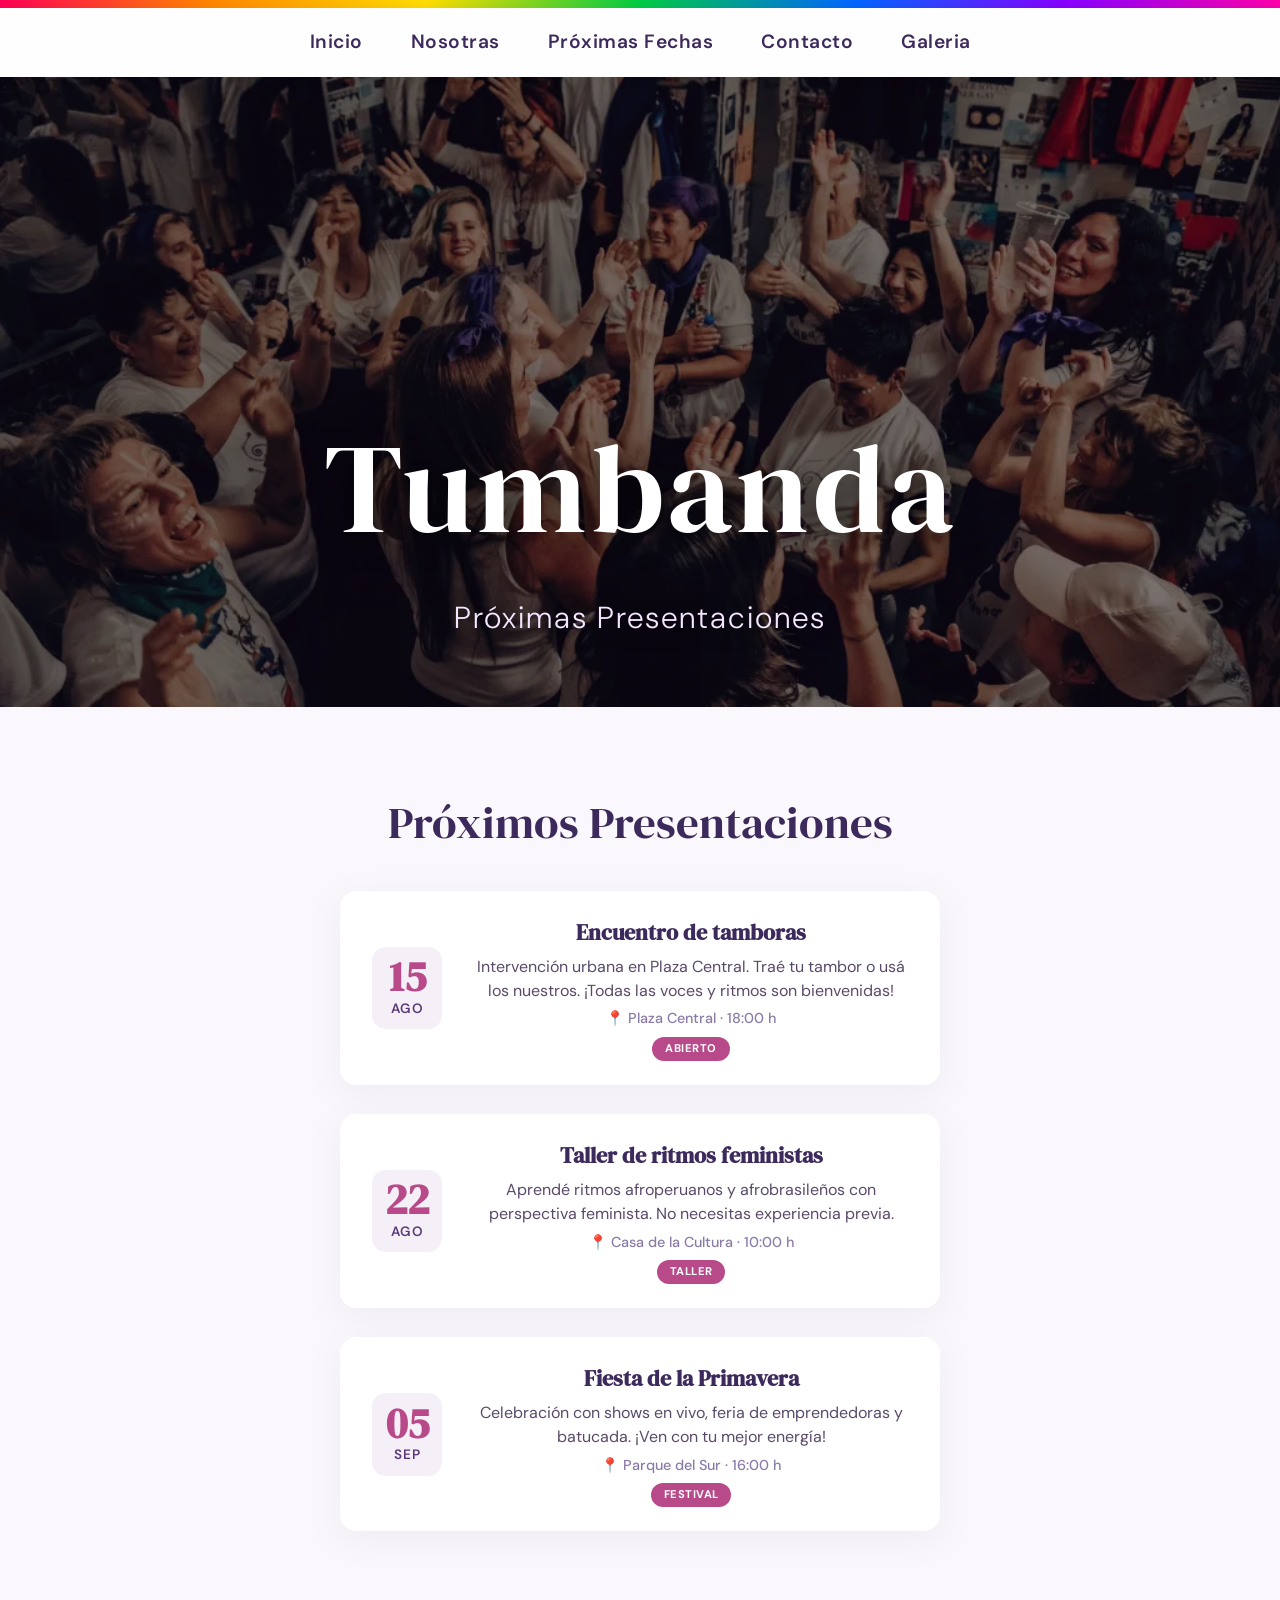
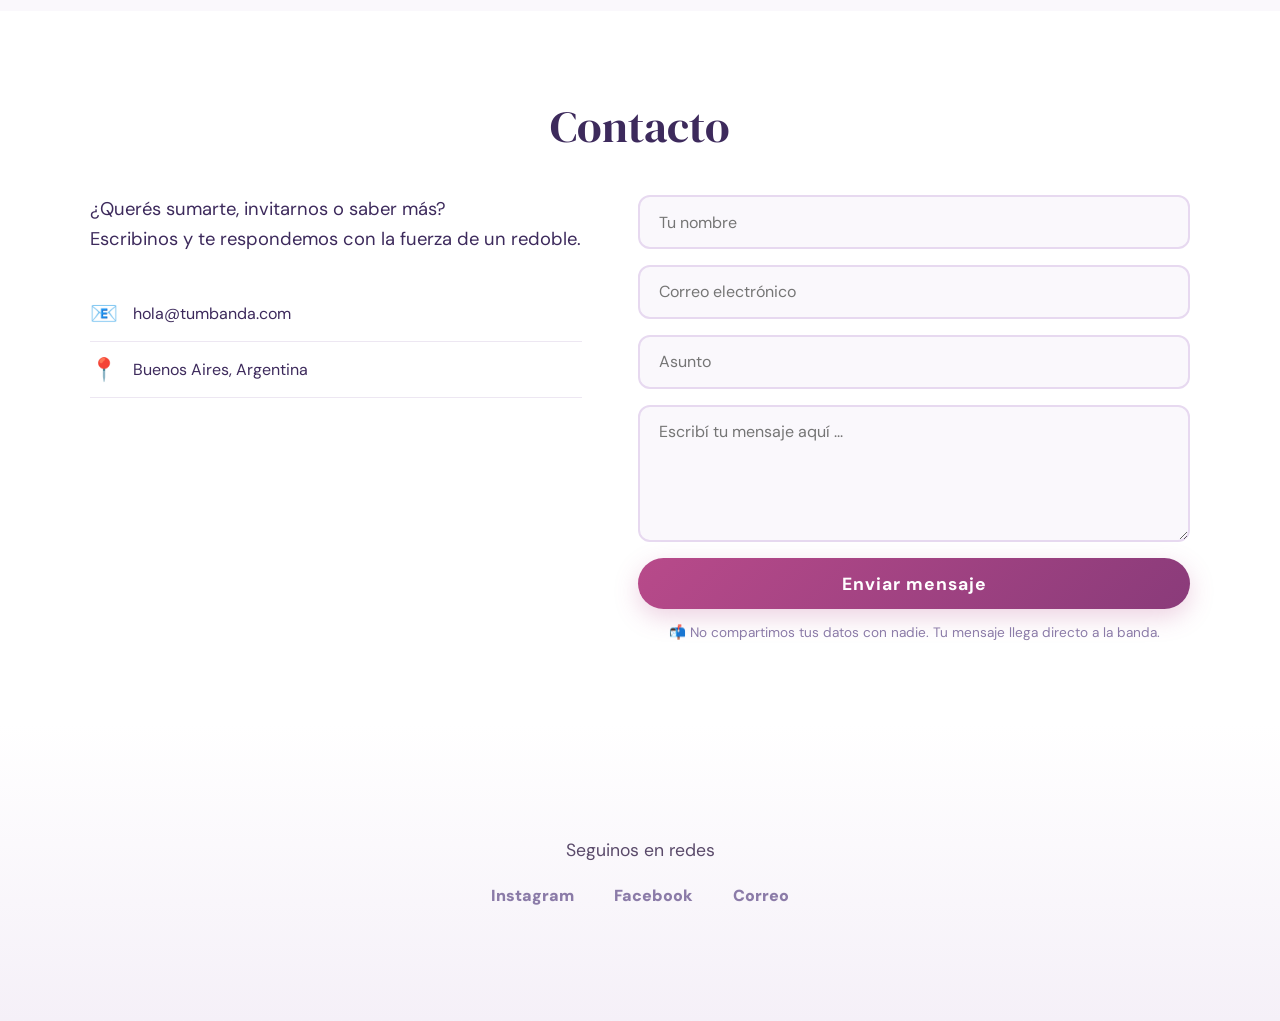
==== eventos.html @ 6848e284 "pag init" ====
<!DOCTYPE html>
<html lang="es">
<head>
    <meta charset="UTF-8" />
    <meta name="viewport" content="width=device-width, initial-scale=1.0" />
    <title>Tumbanda · Tamboras Transfeministas</title>
    <link rel="stylesheet" href="./assets/styles/style.css" />
    <link rel="preconnect" href="https://fonts.googleapis.com" />
    <link rel="preconnect" href="https://fonts.gstatic.com" crossorigin />
    <link href="https://fonts.googleapis.com/css2?family=DM+Sans:wght@400;500;700&family=DM+Serif+Display:ital@0;1&display=swap" rel="stylesheet" />
</head>
<body>
    <div class="rainbow-bar"></div>

    <header class="header">
        <nav class="nav">
            <a href="home.html" class="nav-link">Inicio</a>
            <a href="nosotras.html" class="nav-link">Nosotras</a>
            <a href="#eventos" class="nav-link">Próximas Fechas</a>
            <a href="eventos.html" class="nav-link">Contacto</a>
            <a href="#galeria" class="nav-link">Galeria</a>
        </nav>
    </header>

    <section class="hero" id="inicio">
        <div class="hero-overlay"></div>
        <div class="hero-content">
            <h1 class="hero-title">Tumbanda</h1>
            <p class="hero-subtitle-page">Próximas Presentaciones</p>
        </div>
    </section>


<section class="events" id="eventos">
    <div class="container">
        <h2 class="section-title">Próximos Presentaciones</h2>
        <div class="events-grid">
            <div class="event-card">
                <div class="event-date">
                    <span class="event-day">15</span>
                    <span class="event-month">Ago</span>
                </div>
                <div class="event-info">
                    <h3 class="event-title">Encuentro de tamboras</h3>
                    <p class="event-description">Intervención urbana en Plaza Central. Traé tu tambor o usá los nuestros. ¡Todas las voces y ritmos son bienvenidas!</p>
                    <p class="event-place">📍 Plaza Central · 18:00 h</p>
                    <span class="event-tag">abierto</span>
                </div>
            </div>

            <div class="event-card">
                <div class="event-date">
                    <span class="event-day">22</span>
                    <span class="event-month">Ago</span>
                </div>
                <div class="event-info">
                    <h3 class="event-title">Taller de ritmos feministas</h3>
                    <p class="event-description">Aprendé ritmos afroperuanos y afrobrasileños con perspectiva feminista. No necesitas experiencia previa.</p>
                    <p class="event-place">📍 Casa de la Cultura · 10:00 h</p>
                    <span class="event-tag">taller</span>
                </div>
            </div>

            <div class="event-card">
                <div class="event-date">
                    <span class="event-day">05</span>
                    <span class="event-month">Sep</span>
                </div>
                <div class="event-info">
                    <h3 class="event-title">Fiesta de la Primavera</h3>
                    <p class="event-description">Celebración con shows en vivo, feria de emprendedoras y batucada. ¡Ven con tu mejor energía!</p>
                    <p class="event-place">📍 Parque del Sur · 16:00 h</p>
                    <span class="event-tag">festival</span>
                </div>
            </div>
        </div>
    </div>
</section>

<section class="contacto" id="contacto">
    <div class="container">
        <h2 class="section-title">Contacto</h2>
        <div class="contacto-wrapper">
            <!-- Columna izquierda: Info -->
            <div class="contacto-info">
                <p class="contacto-desc">
                    ¿Querés sumarte, invitarnos o saber más? <br />
                    Escribinos y te respondemos con la fuerza de un redoble.
                </p>
                <ul class="contacto-detalles">
                    <li><span class="icono">📧</span> hola@tumbanda.com</li>
                    <li><span class="icono">📍</span> Buenos Aires, Argentina</li>
                </ul>
            </div>

            <div class="contacto-form">
                <form action="https://formspree.io/f/tu-endpoint-aqui" method="POST">
                    <input type="text" name="nombre" placeholder="Tu nombre" required />
                    <input type="email" name="email" placeholder="Correo electrónico" required />
                    <input type="text" name="asunto" placeholder="Asunto" />
                    <textarea name="mensaje" rows="5" placeholder="Escribí tu mensaje aquí ..." required></textarea>
                    <button type="submit" class="btn-enviar">Enviar mensaje</button>
                </form>
                <p class="form-nota">📬 No compartimos tus datos con nadie. Tu mensaje llega directo a la banda.</p>
            </div>
        </div>
    </div>
</section>

    <footer class="footer" id="contacto">
        <div class="container">
            <p class="footer-text">Seguinos en redes</p>
            <div class="social-links">
                <a href="#" class="social-link">Instagram</a>
                <a href="#" class="social-link">Facebook</a>
                <a href="#" class="social-link">Correo</a>
            </div>
        </div>
    </footer>
</body>
</html>
---- assets/styles/style.css ----
* {
    margin: 0;
    padding: 0;
    box-sizing: border-box;
}

body {
    font-family: 'DM Sans', sans-serif;
    background-color: #f5f0f8;
    color: #4a4a4a;
    line-height: 1.6;
}

.container {
    max-width: 1200px;
    margin: 0 auto;
    padding: 0 2rem;
}

.rainbow-bar {
    height: 8px;
    background: linear-gradient(
        to right,
        #ff0055 0%,
        #ff8800 16.66%,
        #ffdd00 33.33%,
        #00cc44 50%,
        #0066ff 66.66%,
        #8800ff 83.33%,
        #ff00aa 100%
    );
}

.header {
    background-color: rgba(255, 255, 255, 0.92);
    padding: 1.2rem 2rem;
    position: sticky;
    top: 0;
    z-index: 100;
    backdrop-filter: blur(8px);
    box-shadow: 0 2px 12px rgba(0, 0, 0, 0.08);
}

.nav {
    display: flex;
    justify-content: center;
    gap: 3rem;
    max-width: 1200px;
    margin: 0 auto;
}

.nav-link {
    color: #3d2a5c;
    text-decoration: none;
    font-weight: 600;
    font-size: 1.2rem;
    letter-spacing: 0.5px;
    transition: color 0.3s ease, transform 0.2s;
}

.nav-link:hover {
    color: #b84a8a;
    transform: translateY(-1px);
}

.hero {
    position: relative;
    width: 100%;
    height: 70vh;
    min-height: 400px;
    background-image: url('../img/tummbanda-23.png');
    background-size: cover;
    background-position: center 30%;
    display: flex;
    align-items: flex-end;
    justify-content: center;
    text-align: center;
    color: white;
    padding-bottom: 3rem;
}

.hero-overlay {
    position: absolute;
    top: 0;
    left: 0;
    width: 100%;
    height: 100%;
    background: rgba(30, 10, 40, 0.30);
    backdrop-filter: brightness(0.80);
}

.hero-content {
    position: relative;
    z-index: 2;
    padding: 0 2rem 1rem;
}

.hero-title {
    font-family: 'DM Serif Display', serif;
    font-size: 7.9rem;
    font-weight: 400;
    color: #fff;
    text-shadow: 0 4px 30px rgba(0, 0, 0, 0.6);
    letter-spacing: 4px;
    margin-bottom: 0.3rem;
}

.hero-subtitle {
    font-size: 1.2rem;
    font-weight: 300;
    color: #f5e6ff;
    text-shadow: 0 2px 20px rgba(0, 0, 0, 0.5);
    letter-spacing: 2px;
}

.hero-subtitle-page {
    font-size: 1.9rem;
    font-weight: 300;
    color: #f5e6ff;
    text-shadow: 0 2px 20px rgba(0, 0, 0, 0.5);
    letter-spacing: 2px;
}

.about, .events {
    padding: 5rem 2rem;
}

.about {
    background-color: #ffffff;
}

.events {
    background-color: #faf8fc;
}

.section-title {
    font-family: 'DM Serif Display', serif;
    font-size: 2.8rem;
    color: #3d2a5c;
    text-align: center;
    margin-bottom: 2rem;
    font-weight: 400;
}

.section-text {
    max-width: 700px;
    margin: 0 auto;
    text-align: center;
    font-size: 1.2rem;
    color: #5a4a6a;
    line-height: 1.8;
}

.subsection-title {
    font-family: 'DM Serif Display', serif;
    font-size: 2.1rem;
    color: #5a3a7a;
    margin-top: 2.5rem;
    margin-bottom: 1rem;
    padding-bottom: 0.3rem;
    display: inline-block;
}

.historia, .grupa {
    max-width: 800px;
    margin: 0 auto 2.5rem;
}

.historia p, .grupa p {
    font-size: 1.6rem;
    color: #3d2a5c;
    margin-bottom: 1.2rem;
    line-height: 1.8;
}

.historia strong, .grupa strong {
    color: #b84a8a;
    font-weight: 700;
}


.event-card {
    max-width: 600px;
    margin: 0 auto;
    padding: 2.5rem;
    background-color: #ffffff;
    border-radius: 16px;
    box-shadow: 0 8px 32px rgba(139, 123, 168, 0.15);
    text-align: center;
}

.event-title {
    font-family: 'DM Serif Display', serif;
    font-size: 1.8rem;
    color: #3d2a5c;
    margin-bottom: 0.5rem;
}

.event-description {
    color: #6a5a7a;
    font-size: 1.1rem;
}

.footer {
    background: linear-gradient(180deg, #ffffff 0%, #f5f0f8 100%);
    padding: 7rem 2rem;
    text-align: center;
}

.footer-text {
    color: #5a4a6a;
    font-size: 1.1rem;
    margin-bottom: 1.2rem;
}

.social-links {
    display: flex;
    justify-content: center;
    gap: 2.5rem;
}

.social-link {
    color: #8b7ba8;
    text-decoration: none;
    font-weight: 900;
    transition: color 0.3s ease;
}

.social-link:hover {
    color: #b84a8a;
}

/* ===== EVENTOS (nuevo estilo en grilla) ===== */
.events-grid {
    display: flex;
    flex-direction: column;
    gap: 1.8rem;
    max-width: 800px;
    margin: 0 auto;
}

.event-card {
    display: flex;
    align-items: center;
    gap: 2rem;
    background: #ffffff;
    padding: 1.5rem 2rem;
    border-radius: 16px;
    box-shadow: 0 8px 32px rgba(139, 123, 168, 0.10);
    transition: transform 0.25s ease, box-shadow 0.25s ease;
}

.event-card:hover {
    transform: translateX(8px);
    box-shadow: 0 12px 40px rgba(139, 123, 168, 0.18);
}

.event-date {
    display: flex;
    flex-direction: column;
    align-items: center;
    min-width: 70px;
    background: #f5f0f8;
    padding: 0.6rem 0.8rem;
    border-radius: 14px;
}

.event-day {
    font-family: 'DM Serif Display', serif;
    font-size: 2.6rem;
    font-weight: 700;
    color: #b84a8a;
    line-height: 1;
}

.event-month {
    font-size: 0.85rem;
    text-transform: uppercase;
    color: #5a3a7a;
    font-weight: 600;
    letter-spacing: 1px;
}

.event-info {
    flex: 1;
}

.event-title {
    font-family: 'DM Serif Display', serif;
    font-size: 1.4rem;
    color: #3d2a5c;
    margin-bottom: 0.25rem;
}

.event-description {
    font-size: 1rem;
    color: #5a4a6a;
    line-height: 1.5;
    margin-bottom: 0.3rem;
}

.event-place {
    font-size: 0.9rem;
    color: #8b7ba8;
    font-weight: 500;
}

.event-tag {
    display: inline-block;
    font-size: 0.7rem;
    text-transform: uppercase;
    font-weight: 700;
    letter-spacing: 0.5px;
    color: #ffffff;
    background: #b84a8a;
    padding: 0.2rem 0.8rem;
    border-radius: 30px;
    margin-top: 0.4rem;
}

/* ===== CONTACTO ===== */
.contacto {
    padding: 5rem 2rem;
    background: #ffffff;
}

.contacto-wrapper {
    display: flex;
    gap: 3.5rem;
    flex-wrap: wrap;
    max-width: 1100px;
    margin: 0 auto;
}

.contacto-info {
    flex: 1 1 320px;
}

.contacto-desc {
    font-size: 1.15rem;
    color: #3d2a5c;
    margin-bottom: 2rem;
    line-height: 1.6;
}

.contacto-detalles {
    list-style: none;
    margin-bottom: 2rem;
}

.contacto-detalles li {
    display: flex;
    align-items: center;
    gap: 0.8rem;
    font-size: 1rem;
    color: #3d2a5c;
    padding: 0.6rem 0;
    border-bottom: 1px solid #ede7f2;
}

.contacto-detalles .icono {
    font-size: 1.4rem;
    width: 30px;
}

.redes-sociales {
    display: flex;
    gap: 1.2rem;
}

.redes-sociales .social-link {
    font-size: 1.8rem;
    text-decoration: none;
    transition: transform 0.2s ease, color 0.2s ease;
}

.redes-sociales .social-link:hover {
    transform: scale(1.2);
}

/* Formulario */
.contacto-form {
    flex: 1 1 380px;
}

.contacto-form form {
    display: flex;
    flex-direction: column;
    gap: 1rem;
}

.contacto-form input,
.contacto-form textarea {
    padding: 0.9rem 1.2rem;
    border: 2px solid #e7d9f0;
    border-radius: 12px;
    font-family: 'DM Sans', sans-serif;
    font-size: 1rem;
    background: #faf8fc;
    transition: border-color 0.3s ease, box-shadow 0.3s ease;
}

.contacto-form input:focus,
.contacto-form textarea:focus {
    outline: none;
    border-color: #b84a8a;
    box-shadow: 0 0 0 4px rgba(184, 74, 138, 0.12);
}

.btn-enviar {
    background: linear-gradient(135deg, #b84a8a, #8a3b7a);
    color: #ffffff;
    font-family: 'DM Sans', sans-serif;
    font-weight: 700;
    font-size: 1.1rem;
    padding: 0.9rem 2rem;
    border: none;
    border-radius: 40px;
    cursor: pointer;
    transition: transform 0.25s ease, box-shadow 0.25s ease;
    box-shadow: 0 8px 24px rgba(184, 74, 138, 0.25);
    letter-spacing: 1px;
}

.btn-enviar:hover {
    transform: translateY(-3px);
    box-shadow: 0 12px 32px rgba(184, 74, 138, 0.35);
}

.form-nota {
    font-size: 0.85rem;
    color: #8b7ba8;
    margin-top: 0.8rem;
    text-align: center;
}

@media (max-width: 768px) {
    .event-card {
        flex-direction: column;
        align-items: stretch;
        text-align: center;
        padding: 1.5rem;
    }

    .event-date {
        flex-direction: row;
        gap: 0.8rem;
        justify-content: center;
        min-width: auto;
        background: none;
        padding: 0;
    }

    .event-day {
        font-size: 2rem;
    }

    .event-month {
        font-size: 0.8rem;
    }

    .contacto-wrapper {
        flex-direction: column;
    }

    .redes-sociales {
        justify-content: center;
    }
}

@media (max-width: 480px) {
    .event-title {
        font-size: 1.2rem;
    }
}

@media (max-width: 768px) {
    .hero {
        height: 55vh;
        min-height: 300px;
        padding-bottom: 2rem;
        background-position: center 40%;
    }
    .hero-title {
        font-size: 3.5rem;
    }
    .hero-subtitle {
        font-size: 1.2rem;
    }
    .nav {
        gap: 1.5rem;
        flex-wrap: wrap;
    }
    .section-title {
        font-size: 2.2rem;
    }
    /* Ajustes responsive para la nueva sección */
    .subsection-title {
        font-size: 1.5rem;
    }
    .about, .events {
        padding: 3rem 1rem;
    }
    .historia p, .grupa p {
        font-size: 1rem;
    }
}

@media (max-width: 480px) {
    .hero {
        height: 45vh;
        min-height: 250px;
        padding-bottom: 1.5rem;
    }
    .hero-title {
        font-size: 2.6rem;
    }
    .hero-subtitle {
        font-size: 1rem;
    }
    .nav-link {
        font-size: 0.9rem;
    }
    .social-links {
        gap: 1.5rem;
        flex-wrap: wrap;
    }
    .subsection-title {
        font-size: 1.2rem;
    }
}
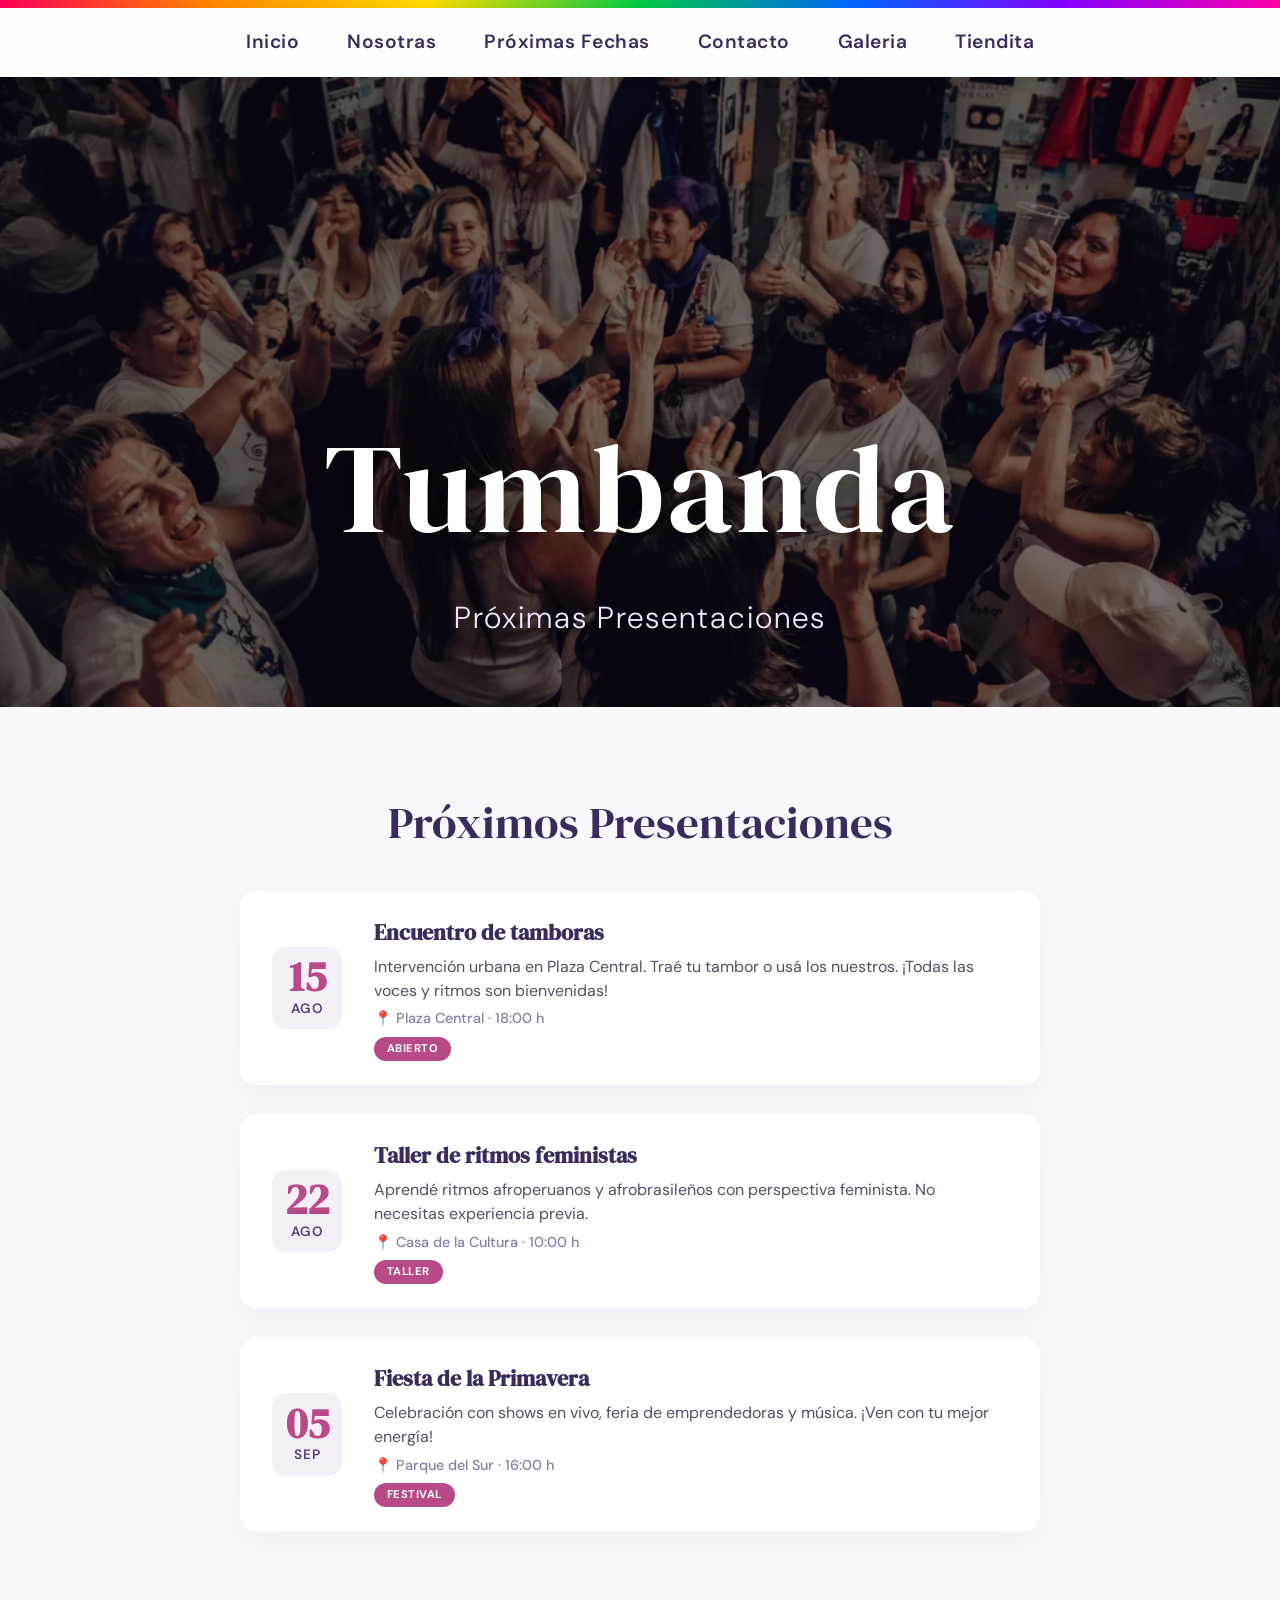
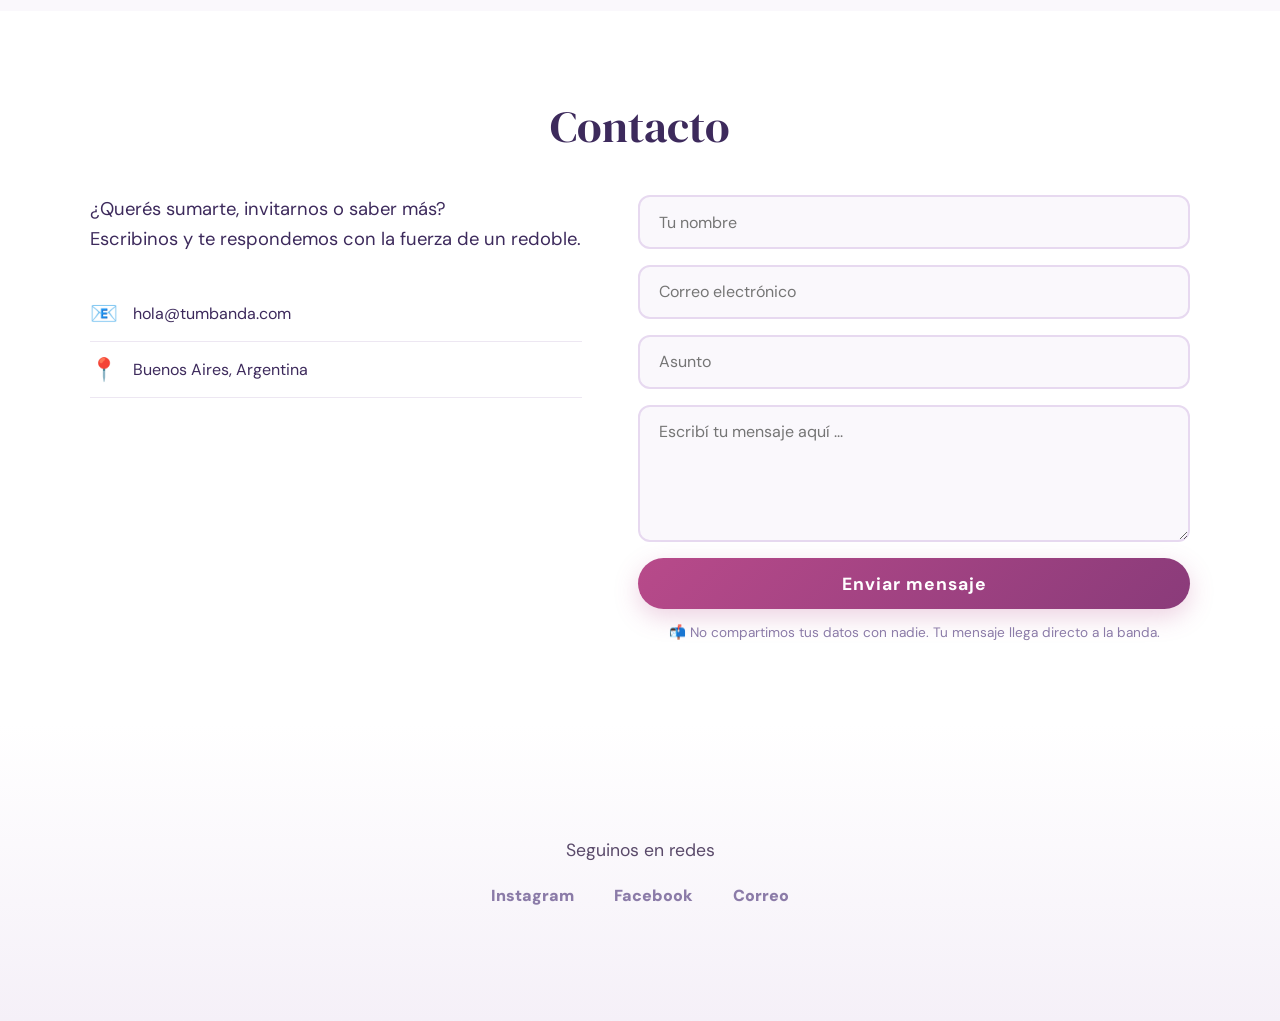
==== commit 2643a1a9: "new pages" ====
--- a/eventos.html
+++ b/eventos.html
@@ -18,7 +18,8 @@
             <a href="nosotras.html" class="nav-link">Nosotras</a>
             <a href="#eventos" class="nav-link">Próximas Fechas</a>
             <a href="eventos.html" class="nav-link">Contacto</a>
-            <a href="#galeria" class="nav-link">Galeria</a>
+            <a href="galería.html" class="nav-link">Galeria</a>
+            <a href="tiendita.html" class="nav-link">Tiendita</a>
         </nav>
     </header>
 
@@ -68,7 +69,7 @@
                 </div>
                 <div class="event-info">
                     <h3 class="event-title">Fiesta de la Primavera</h3>
-                    <p class="event-description">Celebración con shows en vivo, feria de emprendedoras y batucada. ¡Ven con tu mejor energía!</p>
+                    <p class="event-description">Celebración con shows en vivo, feria de emprendedoras y música. ¡Ven con tu mejor energía!</p>
                     <p class="event-place">📍 Parque del Sur · 16:00 h</p>
                     <span class="event-tag">festival</span>
                 </div>
--- a/assets/styles/style.css
+++ b/assets/styles/style.css
@@ -121,6 +121,7 @@
     letter-spacing: 2px;
 }
 
+/* ===== SECCIONES ===== */
 .about, .events {
     padding: 5rem 2rem;
 }
@@ -178,59 +179,7 @@
     font-weight: 700;
 }
 
-
-.event-card {
-    max-width: 600px;
-    margin: 0 auto;
-    padding: 2.5rem;
-    background-color: #ffffff;
-    border-radius: 16px;
-    box-shadow: 0 8px 32px rgba(139, 123, 168, 0.15);
-    text-align: center;
-}
-
-.event-title {
-    font-family: 'DM Serif Display', serif;
-    font-size: 1.8rem;
-    color: #3d2a5c;
-    margin-bottom: 0.5rem;
-}
-
-.event-description {
-    color: #6a5a7a;
-    font-size: 1.1rem;
-}
-
-.footer {
-    background: linear-gradient(180deg, #ffffff 0%, #f5f0f8 100%);
-    padding: 7rem 2rem;
-    text-align: center;
-}
-
-.footer-text {
-    color: #5a4a6a;
-    font-size: 1.1rem;
-    margin-bottom: 1.2rem;
-}
-
-.social-links {
-    display: flex;
-    justify-content: center;
-    gap: 2.5rem;
-}
-
-.social-link {
-    color: #8b7ba8;
-    text-decoration: none;
-    font-weight: 900;
-    transition: color 0.3s ease;
-}
-
-.social-link:hover {
-    color: #b84a8a;
-}
-
-/* ===== EVENTOS (nuevo estilo en grilla) ===== */
+/* ===== EVENTOS ===== */
 .events-grid {
     display: flex;
     flex-direction: column;
@@ -378,7 +327,6 @@
     transform: scale(1.2);
 }
 
-/* Formulario */
 .contacto-form {
     flex: 1 1 380px;
 }
@@ -434,14 +382,228 @@
     text-align: center;
 }
 
+/* ===== GALERÍA ===== */
+.galeria {
+    padding: 5rem 2rem;
+    background-color: #faf8fc;
+}
+
+.galeria-desc {
+    text-align: center;
+    max-width: 700px;
+    margin: 0 auto 2.5rem;
+    color: #5a4a6a;
+    font-size: 1.15rem;
+}
+
+.galeria-grid {
+    display: grid;
+    grid-template-columns: repeat(auto-fit, minmax(280px, 1fr));
+    gap: 1.8rem;
+}
+
+.galeria-item {
+    position: relative;
+    overflow: hidden;
+    border-radius: 16px;
+    box-shadow: 0 8px 24px rgba(139, 123, 168, 0.12);
+    aspect-ratio: 4 / 3;
+    cursor: pointer;
+}
+
+.galeria-item img {
+    width: 100%;
+    height: 100%;
+    object-fit: cover;
+    transition: transform 0.4s ease;
+}
+
+.galeria-item:hover img {
+    transform: scale(1.06);
+}
+
+.galeria-overlay {
+    position: absolute;
+    bottom: 0;
+    left: 0;
+    width: 100%;
+    padding: 1.5rem 1.2rem;
+    background: linear-gradient(transparent, rgba(30, 10, 40, 0.8));
+    color: white;
+    opacity: 0;
+    transition: opacity 0.4s ease;
+    display: flex;
+    flex-direction: column;
+    align-items: flex-start;
+    justify-content: flex-end;
+}
+
+.galeria-item:hover .galeria-overlay {
+    opacity: 1;
+}
+
+.galeria-titulo {
+    font-family: 'DM Serif Display', serif;
+    font-size: 1.3rem;
+    font-weight: 400;
+}
+
+.galeria-fecha {
+    font-size: 0.85rem;
+    opacity: 0.9;
+    margin-top: 0.2rem;
+}
+
+/* ===== TIENDA ===== */
+.tienda {
+    padding: 5rem 2rem;
+    background-color: #ffffff;
+}
+
+.tienda-desc {
+    text-align: center;
+    max-width: 700px;
+    margin: 0 auto 2.5rem;
+    color: #5a4a6a;
+    font-size: 1.15rem;
+}
+
+.tienda-grid {
+    display: grid;
+    grid-template-columns: repeat(auto-fit, minmax(240px, 1fr));
+    gap: 2rem;
+}
+
+.producto-card {
+    background: #faf8fc;
+    border-radius: 16px;
+    overflow: hidden;
+    box-shadow: 0 8px 24px rgba(139, 123, 168, 0.08);
+    transition: transform 0.25s ease, box-shadow 0.25s ease;
+}
+
+.producto-card:hover {
+    transform: translateY(-6px);
+    box-shadow: 0 16px 40px rgba(139, 123, 168, 0.15);
+}
+
+.producto-card img {
+    width: 100%;
+    height: 200px;
+    object-fit: cover;
+    display: block;
+}
+
+.producto-info {
+    padding: 1.5rem 1.2rem 1.8rem;
+    text-align: center;
+}
+
+.producto-nombre {
+    font-family: 'DM Serif Display', serif;
+    font-size: 1.3rem;
+    color: #3d2a5c;
+    margin-bottom: 0.4rem;
+}
+
+.producto-desc {
+    font-size: 0.95rem;
+    color: #6a5a7a;
+    margin-bottom: 1rem;
+    line-height: 1.4;
+}
+
+.producto-precio {
+    display: block;
+    font-size: 1.4rem;
+    font-weight: 700;
+    color: #b84a8a;
+    margin-bottom: 1rem;
+}
+
+.btn-producto {
+    display: inline-block;
+    background: linear-gradient(135deg, #b84a8a, #8a3b7a);
+    color: #fff;
+    font-weight: 600;
+    padding: 0.6rem 2rem;
+    border-radius: 40px;
+    text-decoration: none;
+    transition: transform 0.2s, box-shadow 0.2s;
+    box-shadow: 0 4px 16px rgba(184, 74, 138, 0.25);
+}
+
+.btn-producto:hover {
+    transform: scale(1.04);
+    box-shadow: 0 8px 24px rgba(184, 74, 138, 0.35);
+}
+
+/* ===== FOOTER ===== */
+.footer {
+    background: linear-gradient(180deg, #ffffff 0%, #f5f0f8 100%);
+    padding: 7rem 2rem;
+    text-align: center;
+}
+
+.footer-text {
+    color: #5a4a6a;
+    font-size: 1.1rem;
+    margin-bottom: 1.2rem;
+}
+
+.social-links {
+    display: flex;
+    justify-content: center;
+    gap: 2.5rem;
+}
+
+.social-link {
+    color: #8b7ba8;
+    text-decoration: none;
+    font-weight: 900;
+    transition: color 0.3s ease;
+}
+
+.social-link:hover {
+    color: #b84a8a;
+}
+
+/* ===== RESPONSIVE ===== */
 @media (max-width: 768px) {
+    .hero {
+        height: 55vh;
+        min-height: 300px;
+        padding-bottom: 2rem;
+        background-position: center 40%;
+    }
+    .hero-title {
+        font-size: 3.5rem;
+    }
+    .hero-subtitle {
+        font-size: 1.2rem;
+    }
+    .nav {
+        gap: 1.5rem;
+        flex-wrap: wrap;
+    }
+    .section-title {
+        font-size: 2.2rem;
+    }
+    .subsection-title {
+        font-size: 1.5rem;
+    }
+    .about, .events {
+        padding: 3rem 1rem;
+    }
+    .historia p, .grupa p {
+        font-size: 1rem;
+    }
     .event-card {
         flex-direction: column;
         align-items: stretch;
         text-align: center;
         padding: 1.5rem;
     }
-
     .event-date {
         flex-direction: row;
         gap: 0.8rem;
@@ -450,59 +612,23 @@
         background: none;
         padding: 0;
     }
-
     .event-day {
         font-size: 2rem;
     }
-
     .event-month {
         font-size: 0.8rem;
     }
-
     .contacto-wrapper {
         flex-direction: column;
     }
-
     .redes-sociales {
         justify-content: center;
     }
-}
-
-@media (max-width: 480px) {
-    .event-title {
-        font-size: 1.2rem;
-    }
-}
-
-@media (max-width: 768px) {
-    .hero {
-        height: 55vh;
-        min-height: 300px;
-        padding-bottom: 2rem;
-        background-position: center 40%;
-    }
-    .hero-title {
-        font-size: 3.5rem;
-    }
-    .hero-subtitle {
-        font-size: 1.2rem;
-    }
-    .nav {
-        gap: 1.5rem;
-        flex-wrap: wrap;
-    }
-    .section-title {
-        font-size: 2.2rem;
-    }
-    /* Ajustes responsive para la nueva sección */
-    .subsection-title {
-        font-size: 1.5rem;
-    }
-    .about, .events {
-        padding: 3rem 1rem;
-    }
-    .historia p, .grupa p {
-        font-size: 1rem;
+    .galeria-grid {
+        grid-template-columns: repeat(auto-fit, minmax(200px, 1fr));
+    }
+    .tienda-grid {
+        grid-template-columns: repeat(auto-fit, minmax(180px, 1fr));
     }
 }
 
@@ -528,4 +654,15 @@
     .subsection-title {
         font-size: 1.2rem;
     }
+    .event-title {
+        font-size: 1.2rem;
+    }
+    .galeria-grid {
+        grid-template-columns: 1fr 1fr;
+        gap: 1rem;
+    }
+    .tienda-grid {
+        grid-template-columns: 1fr 1fr;
+        gap: 1rem;
+    }
 }
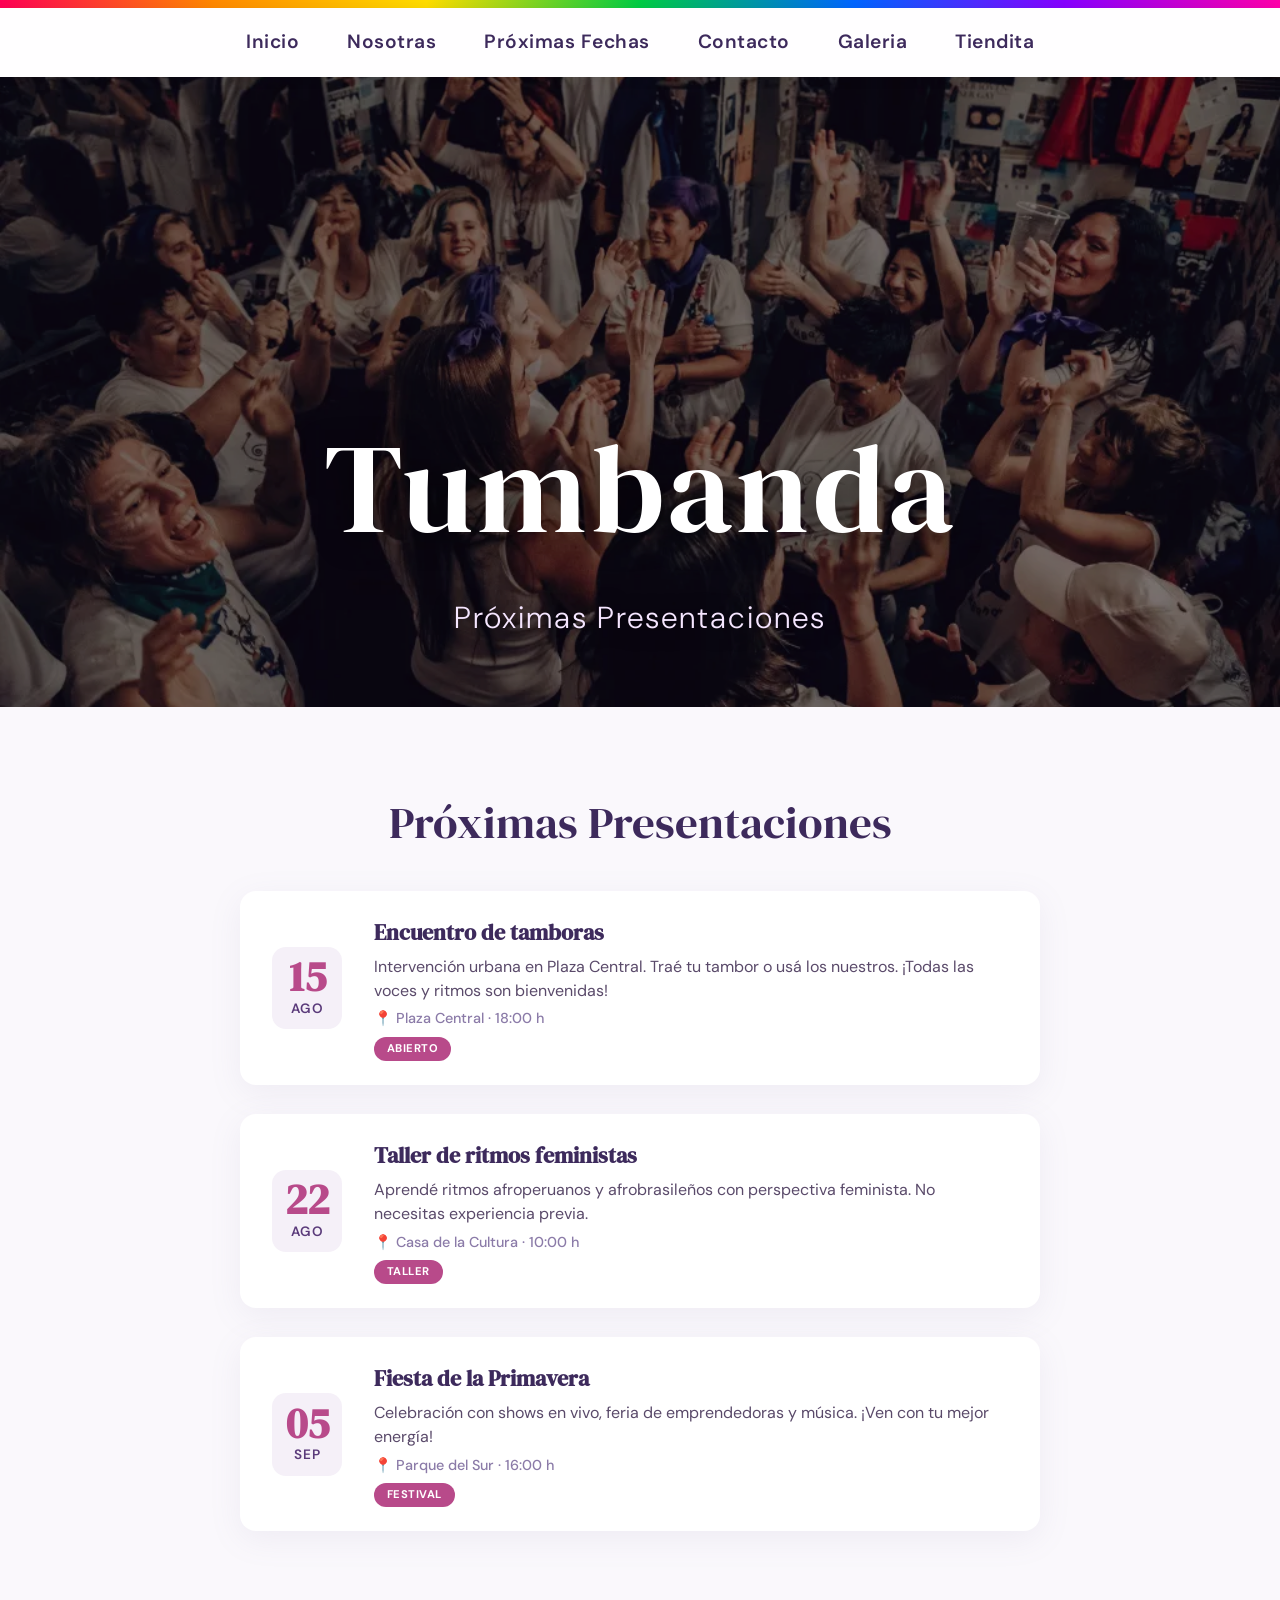
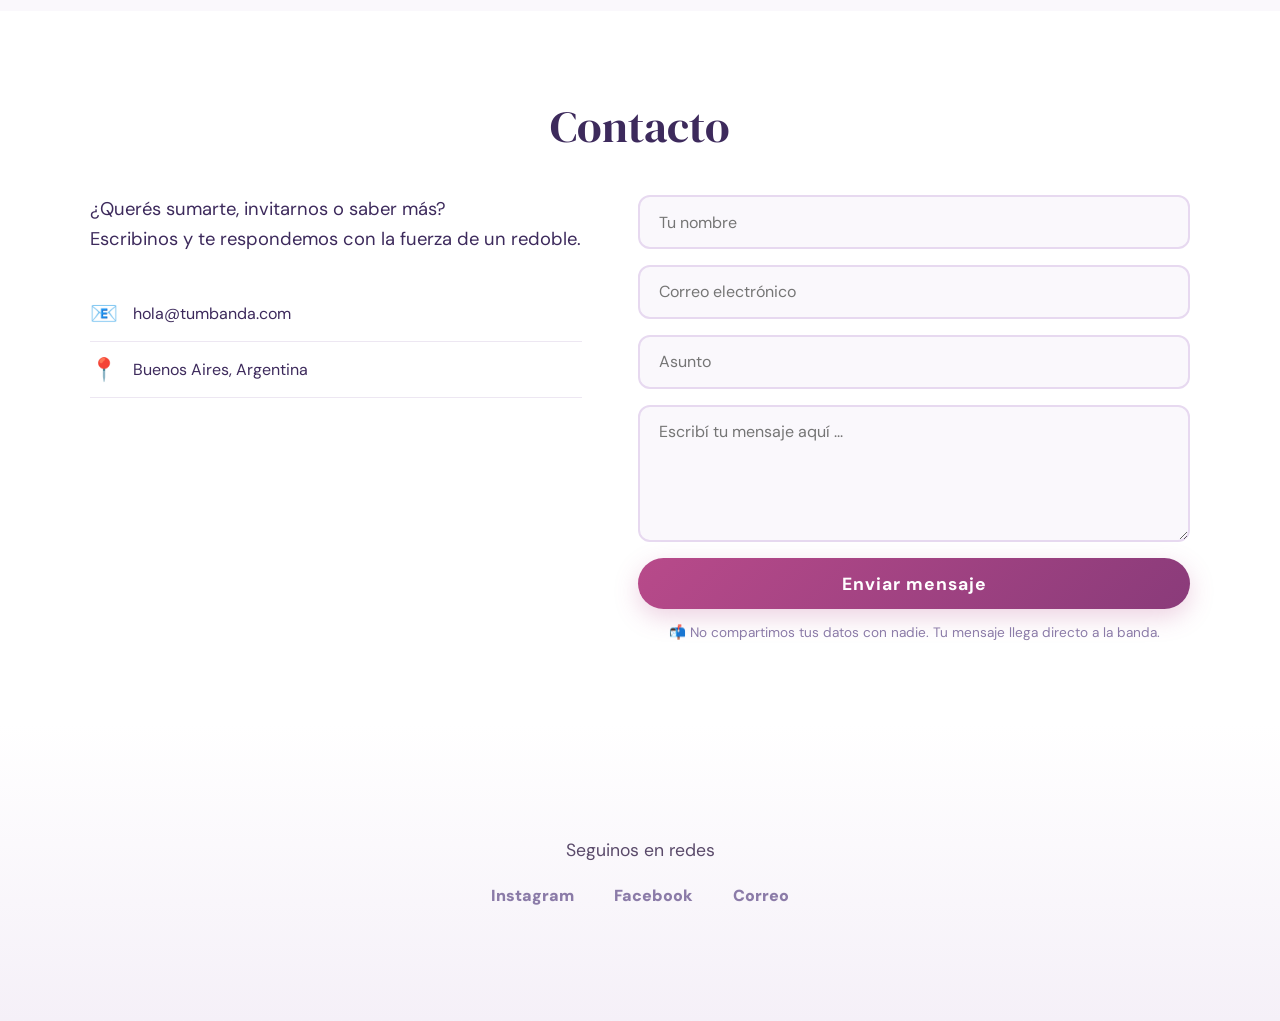
==== commit dd12f7f7: "rename file" ====
--- a/eventos.html
+++ b/eventos.html
@@ -34,7 +34,7 @@
 
 <section class="events" id="eventos">
     <div class="container">
-        <h2 class="section-title">Próximos Presentaciones</h2>
+        <h2 class="section-title">Próximas Presentaciones</h2>
         <div class="events-grid">
             <div class="event-card">
                 <div class="event-date">
